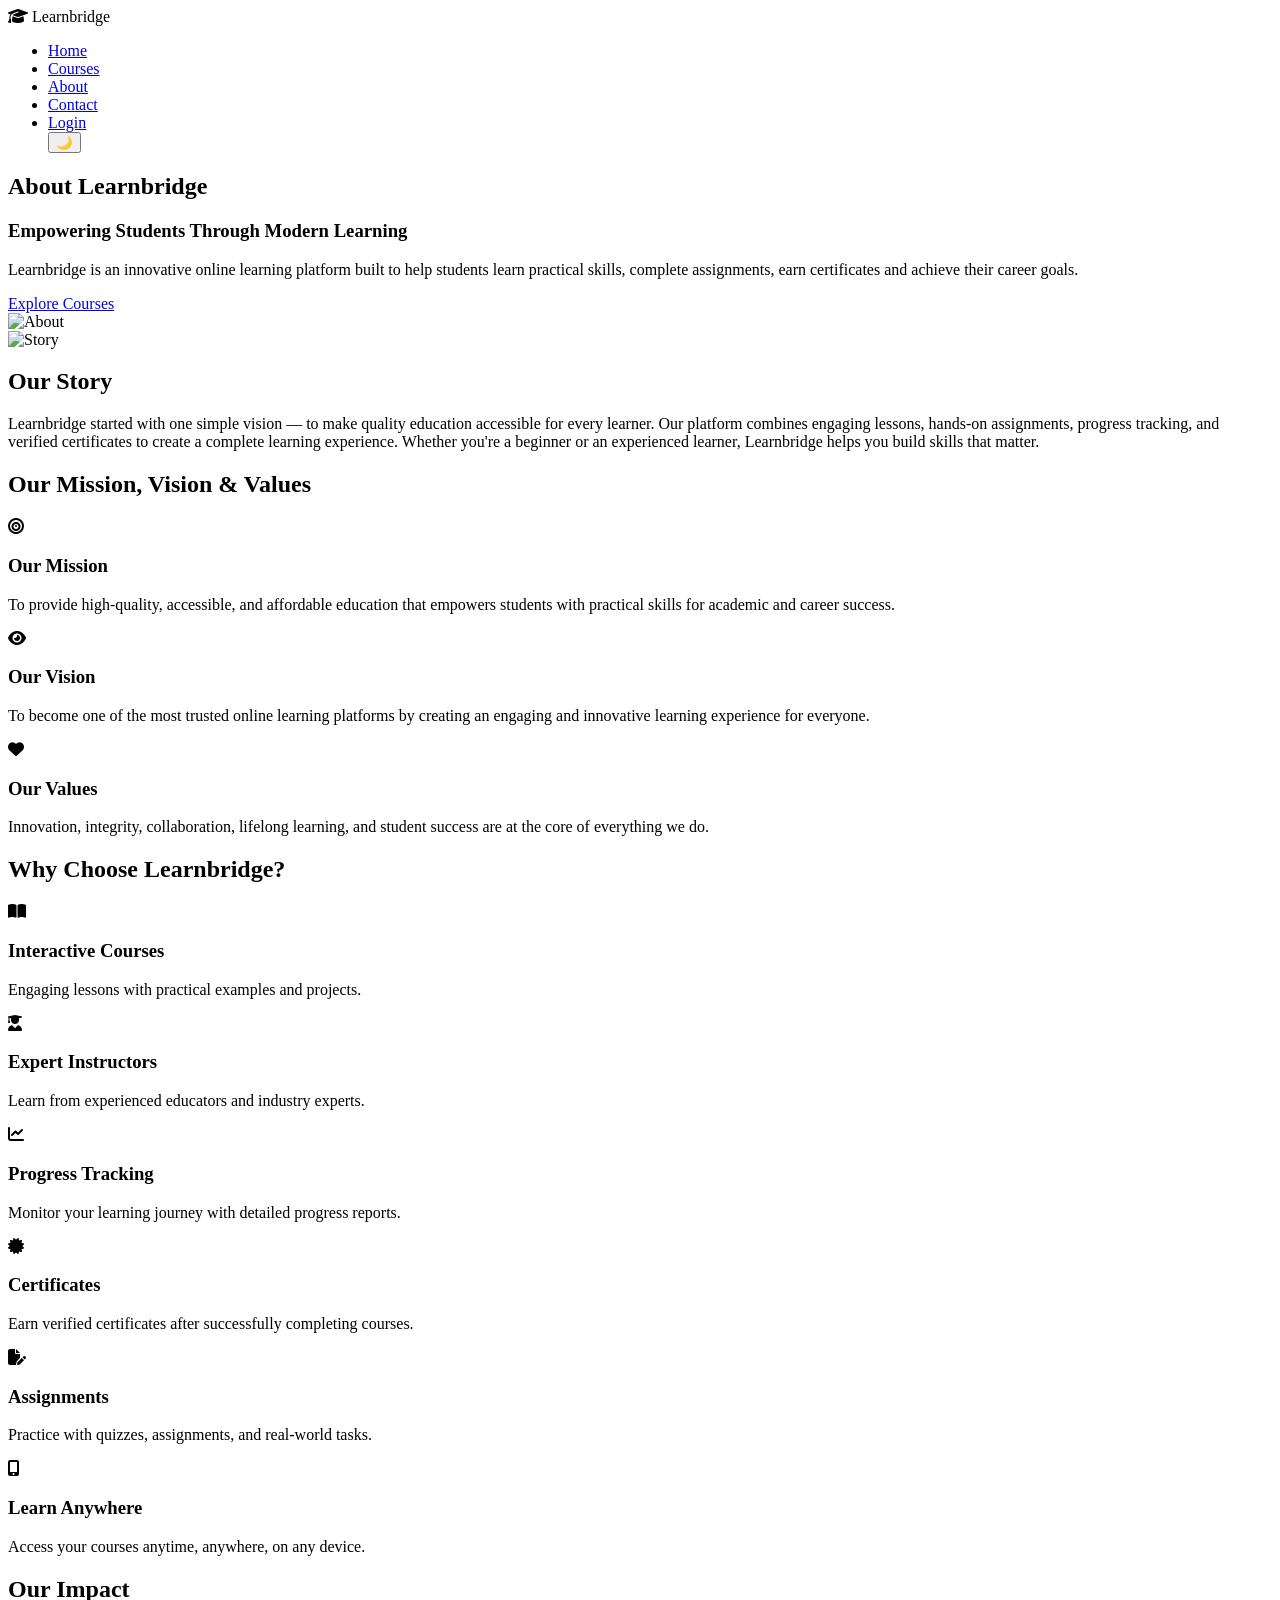
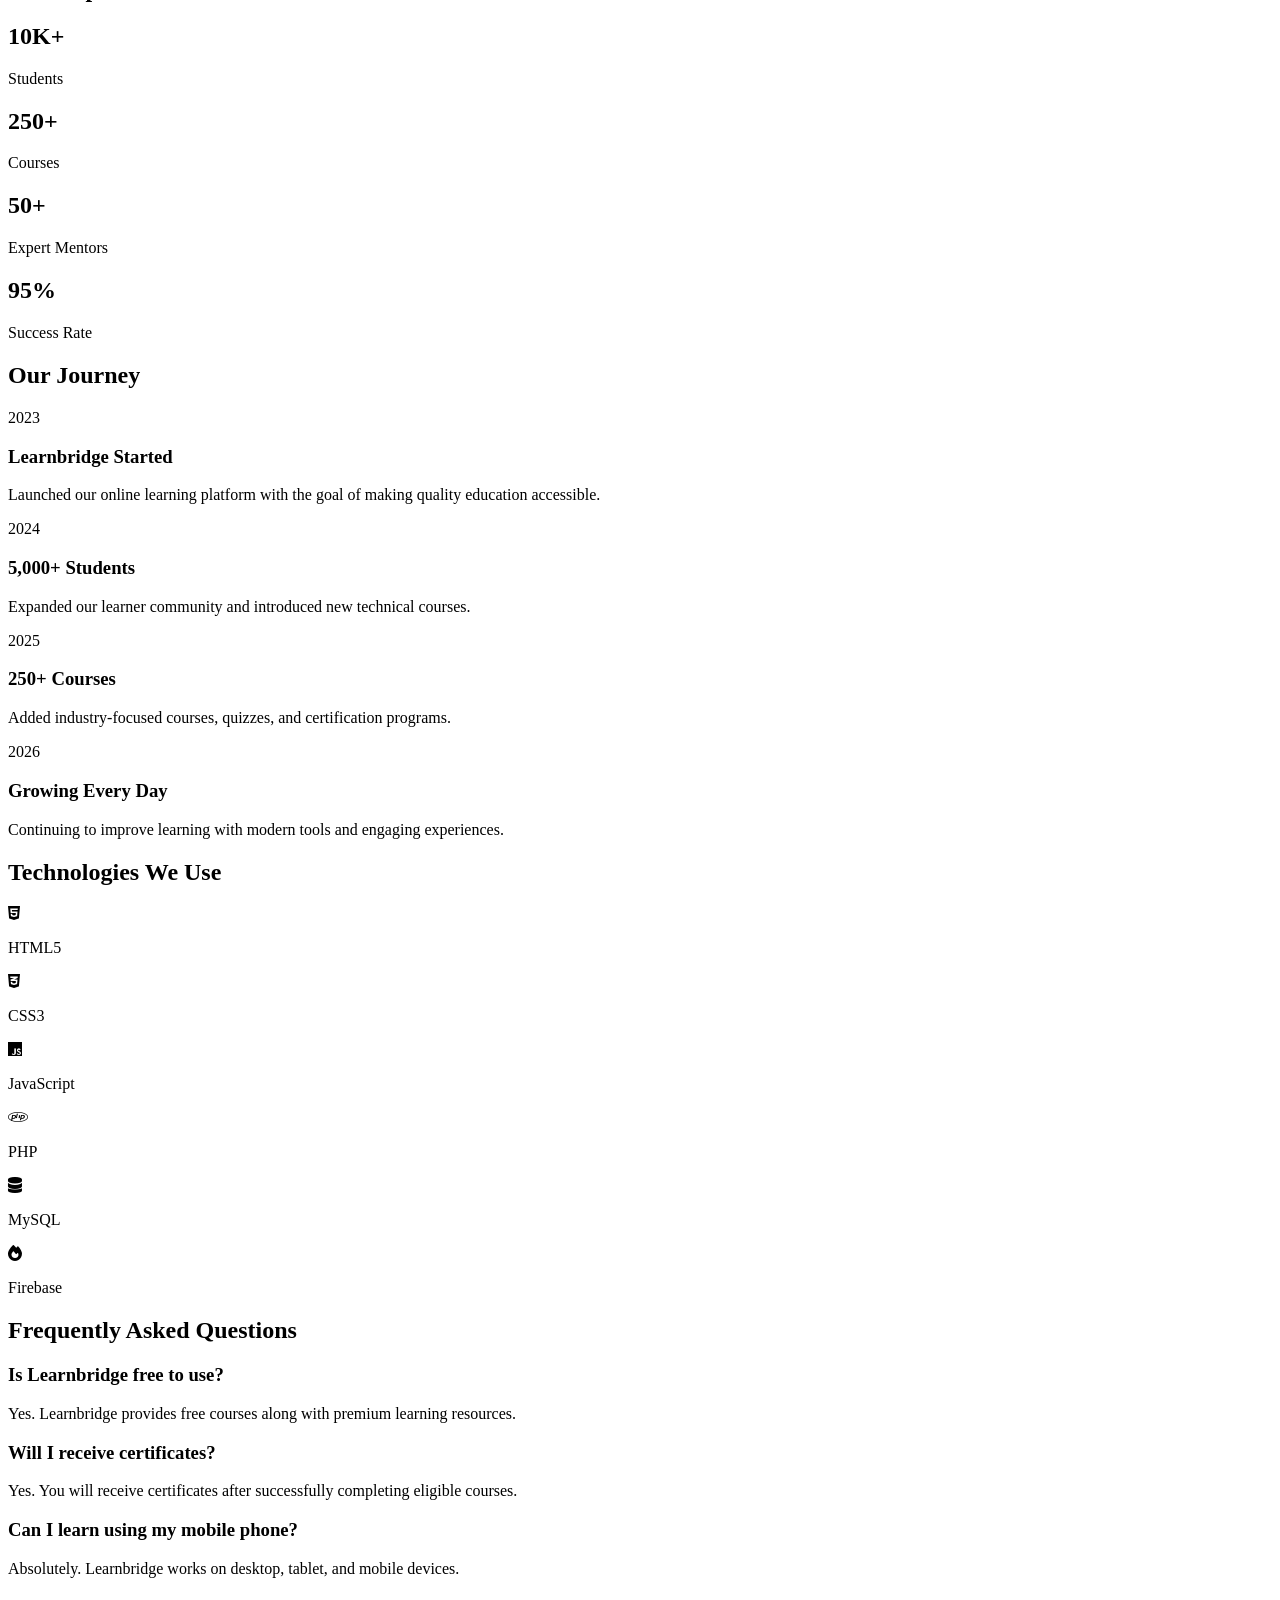
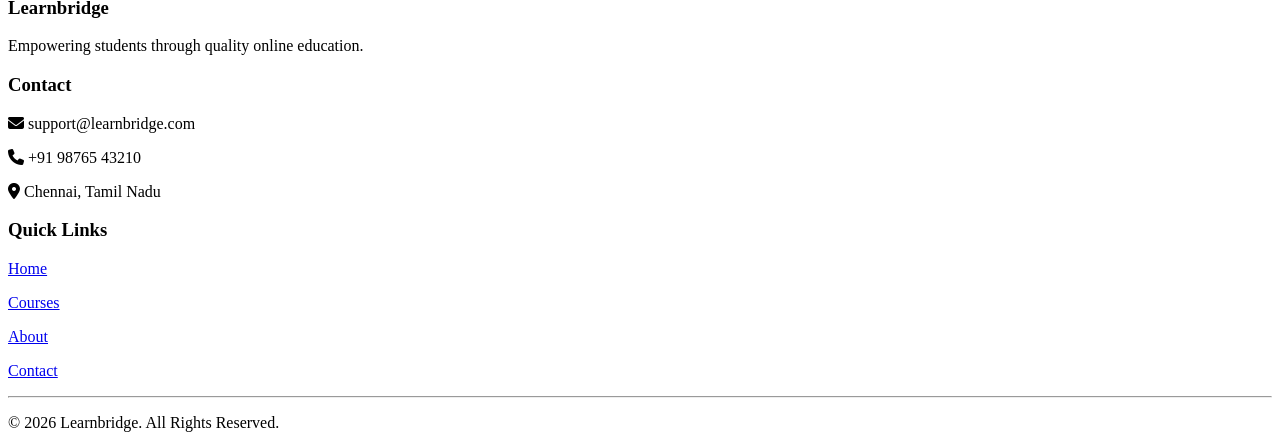
==== about.html @ 212778cc "Add files via upload" ====
<!DOCTYPE html>
<html lang="en">

<head>

<meta charset="UTF-8">
<meta name="viewport" content="width=device-width, initial-scale=1.0">

<title>About LearnHub</title>

<link rel="stylesheet" href="../css file/aboout.css">

<link rel="stylesheet"
href="https://cdnjs.cloudflare.com/ajax/libs/font-awesome/6.5.2/css/all.min.css">

</head>

<body>

<!-- =========================
        NAVBAR
========================= -->

<nav>

<div class="logo">
<i class="fa-solid fa-graduation-cap"></i>
Learnbridge
</div>

<ul>

<li><a href="index.html">Home</a></li>

<li><a href="course.html">Courses</a></li>

<li><a href="about.html" class="active">About</a></li>

<li><a href="contact.html">Contact</a></li>

<li><a href="login.html">Login</a></li>

<button id="themeToggle">🌙</button>

</ul>

</nav>



<!-- =========================
        HERO
========================= -->

<section class="hero">

<div class="hero-text">

<h1>About Learnbridge</h1>

<h3>Empowering Students Through Modern Learning</h3>

<p>

Learnbridge is an innovative online learning platform
built to help students learn practical skills,
complete assignments, earn certificates and
achieve their career goals.

</p>

<a href="course.html" class="btn">
Explore Courses
</a>

</div>

<div class="hero-image">

<img src="https://images.openai.com/static-rsc-4/om0NXFBy-77N1ggHInaENvtyoOq9pfQooXxxexycKTSlBmQV_HlqQ_m71fHzpULEzyzTwfNPYhhIZS-Ha894ndD2l_ECiDlBqcXOUqJB4dO5To1weEbQ4Iw62Wr-djMTrDg4HVl8HHNNJjTsPTOgA1vHkFBCvRrfpH_EGlx8VM3nQijCFLWuzg63fzZ-PIy4?purpose=fullsize" alt="About">

</div>

</section>




<!-- =========================
        OUR STORY
========================= -->

<section class="story">

<div class="story-image">

<img src="https://images.openai.com/static-rsc-4/2znmc2wI0kA4rQvNbWcL79HMPf2aKcoqU5H955HjzbPi8RiKOUL-nXkLBjQdOY057KYG_jjorPf2VUGAHXVuTMjezviyYDJ_N6sP7qbUTM0WYEO5-rPLtrBEtJhSZjy1UH1is0AoL5nQX7M9p6gP-0su8oC-OKBwwB_YCxQA--PW2GVbuApbS8cm-AURdrAh?purpose=fullsize" alt="Story">

</div>


<div class="story-content">

<h2>Our Story</h2>

<p>

Learnbridge started with one simple vision —
to make quality education accessible for every learner.

Our platform combines engaging lessons,
hands-on assignments,
progress tracking,
and verified certificates
to create a complete learning experience.

Whether you're a beginner or an experienced learner,
Learnbridge helps you build skills that matter.

</p>

</div>

</section>
<!-- =========================
        MISSION | VISION | VALUES
========================= -->

<section class="mission">

<h2 class="section-title">Our Mission, Vision & Values</h2>

<div class="mission-container">

<div class="mission-card">

<i class="fa-solid fa-bullseye"></i>

<h3>Our Mission</h3>

<p>
To provide high-quality, accessible, and affordable
education that empowers students with practical skills
for academic and career success.
</p>

</div>

<div class="mission-card">

<i class="fa-solid fa-eye"></i>

<h3>Our Vision</h3>

<p>
To become one of the most trusted online learning
platforms by creating an engaging and innovative
learning experience for everyone.
</p>

</div>

<div class="mission-card">

<i class="fa-solid fa-heart"></i>

<h3>Our Values</h3>

<p>
Innovation, integrity, collaboration, lifelong learning,
and student success are at the core of everything
we do.
</p>

</div>

</div>

</section>



<!-- =========================
        WHY CHOOSE LEARNHUB
========================= -->

<section class="why">

<h2 class="section-title">Why Choose Learnbridge?</h2>

<div class="why-grid">

<div class="why-card">
<i class="fa-solid fa-book-open"></i>
<h3>Interactive Courses</h3>
<p>Engaging lessons with practical examples and projects.</p>
</div>

<div class="why-card">
<i class="fa-solid fa-user-graduate"></i>
<h3>Expert Instructors</h3>
<p>Learn from experienced educators and industry experts.</p>
</div>

<div class="why-card">
<i class="fa-solid fa-chart-line"></i>
<h3>Progress Tracking</h3>
<p>Monitor your learning journey with detailed progress reports.</p>
</div>

<div class="why-card">
<i class="fa-solid fa-certificate"></i>
<h3>Certificates</h3>
<p>Earn verified certificates after successfully completing courses.</p>
</div>

<div class="why-card">
<i class="fa-solid fa-file-pen"></i>
<h3>Assignments</h3>
<p>Practice with quizzes, assignments, and real-world tasks.</p>
</div>

<div class="why-card">
<i class="fa-solid fa-mobile-screen-button"></i>
<h3>Learn Anywhere</h3>
<p>Access your courses anytime, anywhere, on any device.</p>
</div>

</div>

</section>



<!-- =========================
        PLATFORM STATISTICS
========================= -->

<section class="stats">

<h2 class="section-title">Our Impact</h2>

<div class="stats-container">

<div class="stat-box">

<h1>10K+</h1>

<p>Students</p>

</div>

<div class="stat-box">

<h1>250+</h1>

<p>Courses</p>

</div>

<div class="stat-box">

<h1>50+</h1>

<p>Expert Mentors</p>

</div>

<div class="stat-box">

<h1>95%</h1>

<p>Success Rate</p>

</div>

</div>

</section>
<!-- =========================
        OUR JOURNEY
========================= -->

<section class="journey">

<h2 class="section-title">Our Journey</h2>

<div class="timeline">

<div class="timeline-item">
<div class="circle">2023</div>
<div class="timeline-content">
<h3>Learnbridge Started</h3>
<p>Launched our online learning platform with the goal of making quality education accessible.</p>
</div>
</div>

<div class="timeline-item">
<div class="circle">2024</div>
<div class="timeline-content">
<h3>5,000+ Students</h3>
<p>Expanded our learner community and introduced new technical courses.</p>
</div>
</div>

<div class="timeline-item">
<div class="circle">2025</div>
<div class="timeline-content">
<h3>250+ Courses</h3>
<p>Added industry-focused courses, quizzes, and certification programs.</p>
</div>
</div>

<div class="timeline-item">
<div class="circle">2026</div>
<div class="timeline-content">
<h3>Growing Every Day</h3>
<p>Continuing to improve learning with modern tools and engaging experiences.</p>
</div>
</div>

</div>

</section>


<!-- =========================
        TECHNOLOGIES
========================= -->

<section class="technology">

<h2 class="section-title">Technologies We Use</h2>

<div class="tech-grid">

<div class="tech-card"><i class="fa-brands fa-html5"></i><p>HTML5</p></div>

<div class="tech-card"><i class="fa-brands fa-css3-alt"></i><p>CSS3</p></div>

<div class="tech-card"><i class="fa-brands fa-js"></i><p>JavaScript</p></div>

<div class="tech-card"><i class="fa-brands fa-php"></i><p>PHP</p></div>

<div class="tech-card"><i class="fa-solid fa-database"></i><p>MySQL</p></div>

<div class="tech-card"><i class="fa-solid fa-fire"></i><p>Firebase</p></div>

</div>

</section>


<!-- =========================
        FAQ
========================= -->

<section class="faq">

<h2 class="section-title">Frequently Asked Questions</h2>

<div class="faq-item">

<h3>Is Learnbridge free to use?</h3>

<p>Yes. Learnbridge provides free courses along with premium learning resources.</p>

</div>

<div class="faq-item">

<h3>Will I receive certificates?</h3>

<p>Yes. You will receive certificates after successfully completing eligible courses.</p>

</div>

<div class="faq-item">

<h3>Can I learn using my mobile phone?</h3>

<p>Absolutely. Learnbridge works on desktop, tablet, and mobile devices.</p>

</div>

</section>


<!-- =========================
        FOOTER
========================= -->

<footer>

<div class="footer-container">

<div>

<h3>Learnbridge</h3>

<p>
Empowering students through quality online education.
</p>

</div>

<div>

<h3>Contact</h3>

<p><i class="fa-solid fa-envelope"></i> support@learnbridge.com</p>

<p><i class="fa-solid fa-phone"></i> +91 98765 43210</p>

<p><i class="fa-solid fa-location-dot"></i> Chennai, Tamil Nadu</p>

</div>

<div>

<h3>Quick Links</h3>

<p><a href="index.html">Home</a></p>

<p><a href="course.html">Courses</a></p>

<p><a href="about.html">About</a></p>

<p><a href="contact.html">Contact</a></p>

</div>

</div>

<hr>

<p class="copyright">
© 2026 Learnbridge. All Rights Reserved.
</p>

</footer>
<script src="../java script/dashboard.js"></script>

</body>
</html>
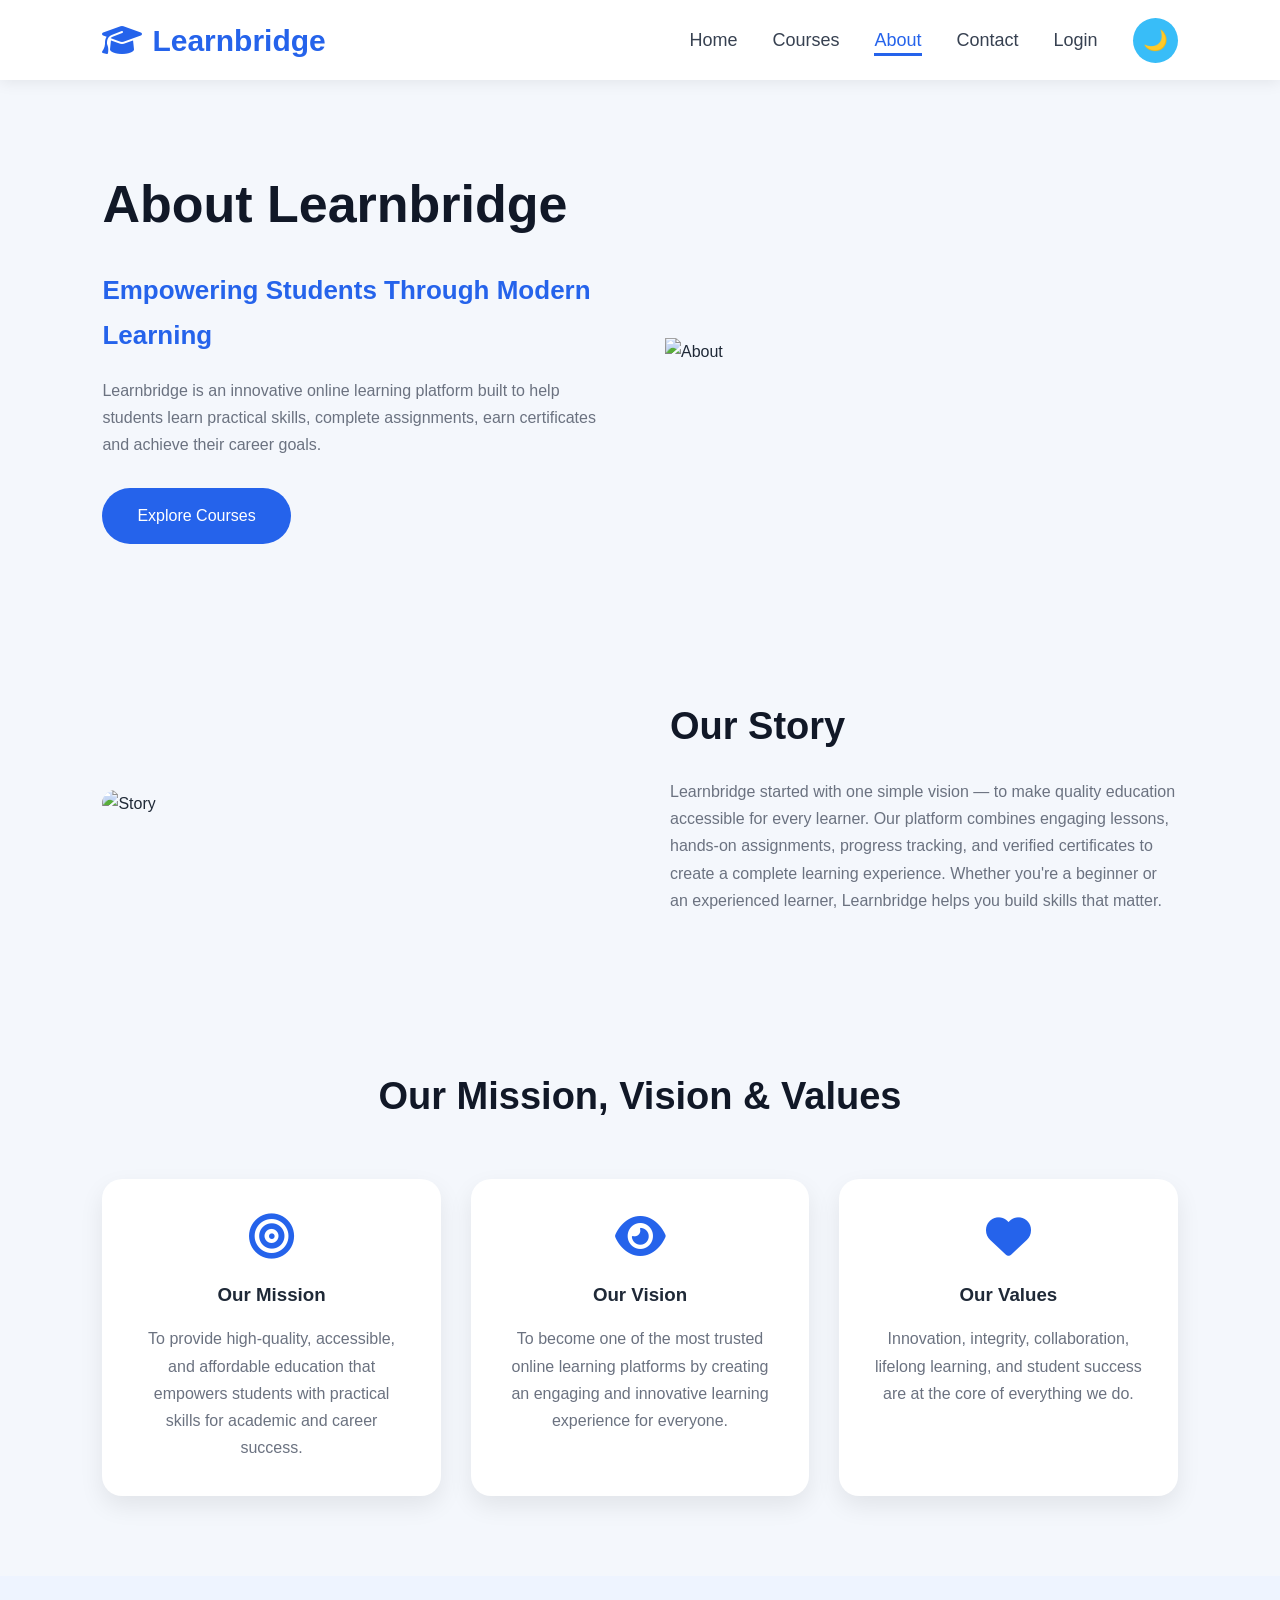
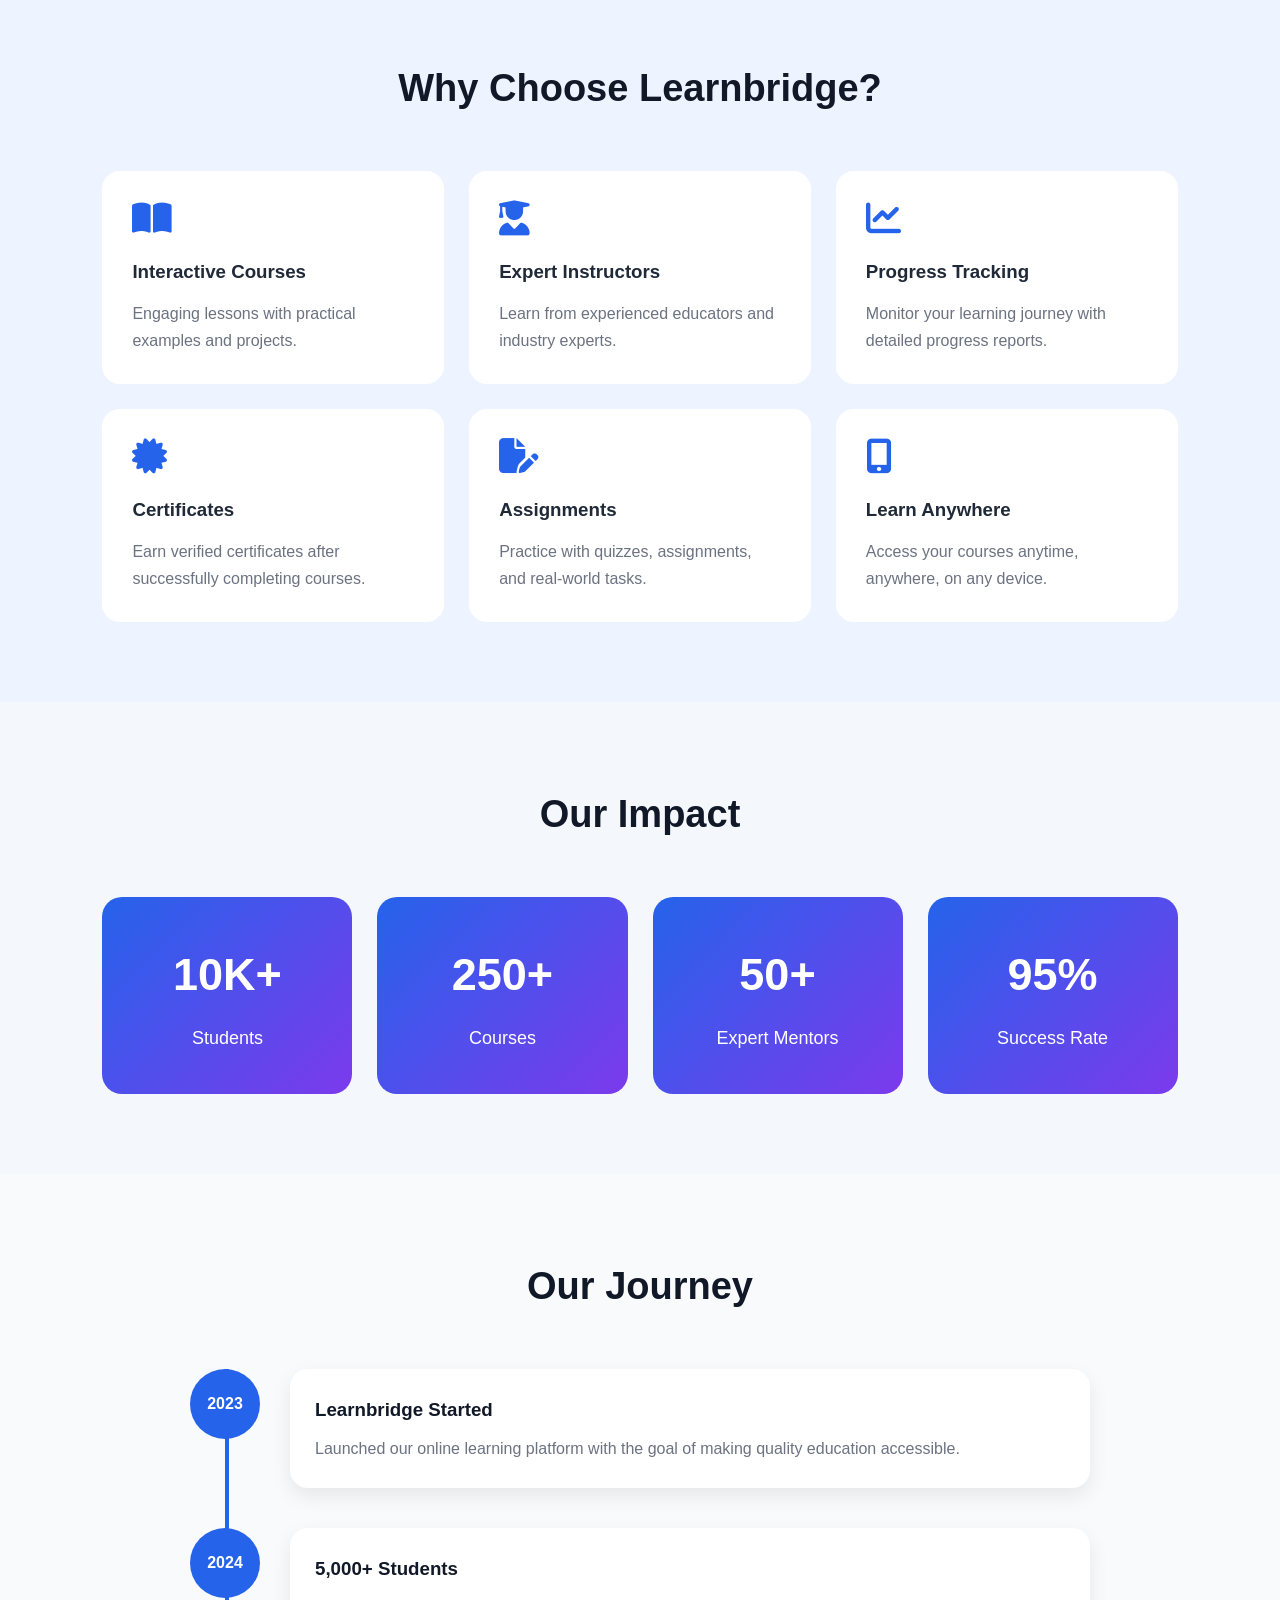
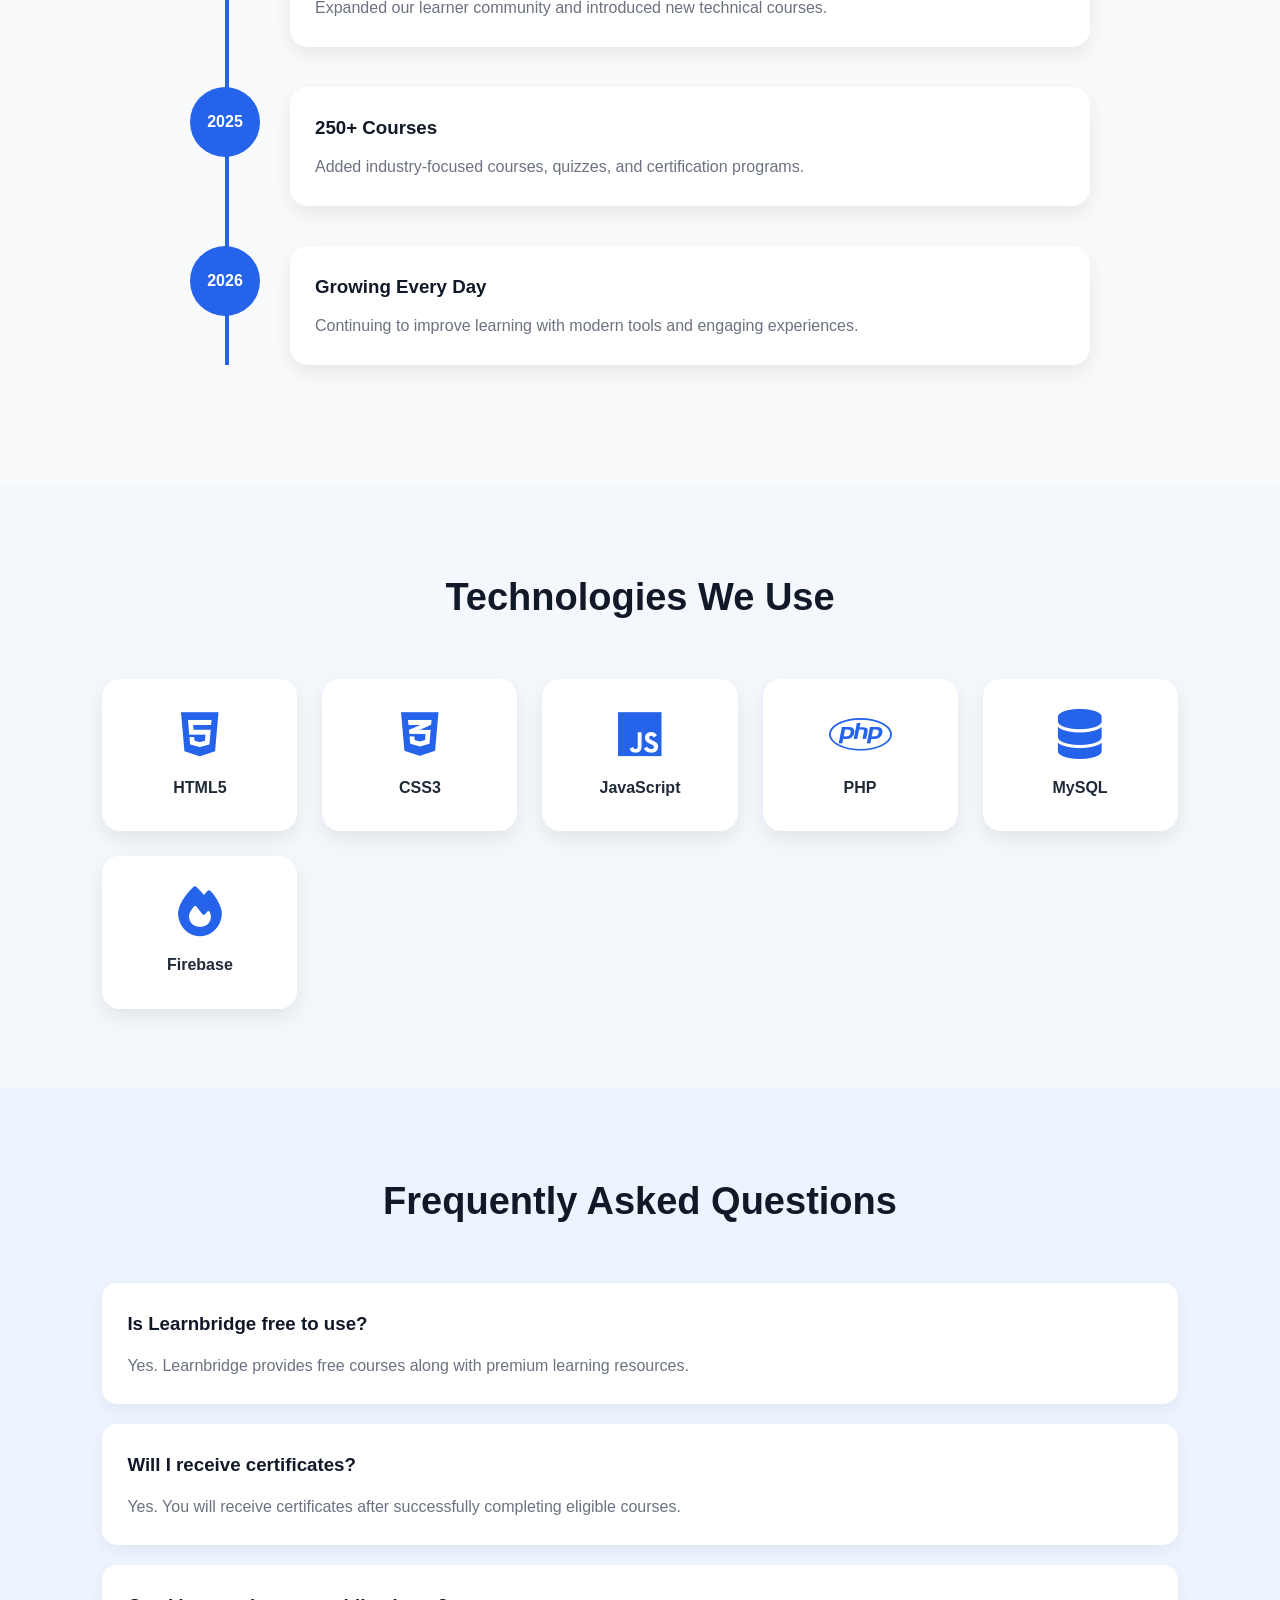
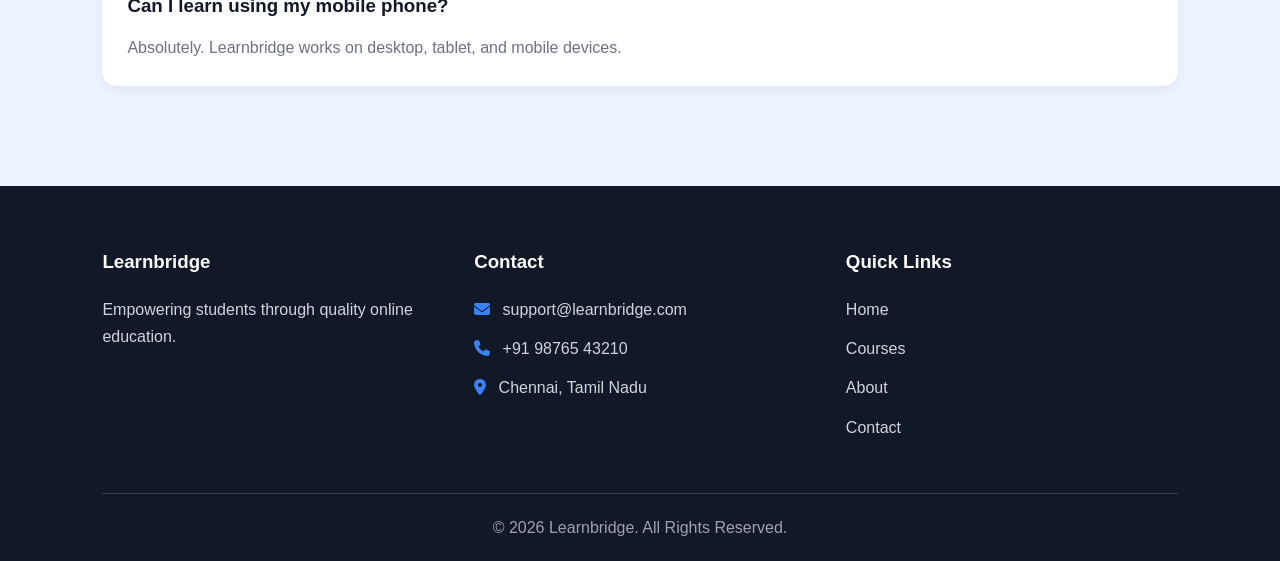
==== commit 70986efd: "Update about.html" ====
--- a/about.html
+++ b/about.html
@@ -8,7 +8,7 @@
 
 <title>About LearnHub</title>
 
-<link rel="stylesheet" href="../css file/aboout.css">
+<link rel="stylesheet" href="aboout.css">
 
 <link rel="stylesheet"
 href="https://cdnjs.cloudflare.com/ajax/libs/font-awesome/6.5.2/css/all.min.css">
@@ -439,7 +439,7 @@
 </p>
 
 </footer>
-<script src="../java script/dashboard.js"></script>
+<script src=" dashboard.js"></script>
 
 </body>
-</html>+</html>
--- a/aboout.css
+++ b/aboout.css
@@ -0,0 +1,714 @@
+/* ===========================
+   GOOGLE FONT
+=========================== */
+@import url('https://fonts.googleapis.com/css2?family=Poppins:wght@300;400;500;600;700;800&display=swap');
+
+
+*{
+    margin:0;
+    padding:0;
+    box-sizing:border-box;
+    font-family:'Poppins',sans-serif;
+}
+
+html{
+    scroll-behavior:smooth;
+}
+
+body{
+    background:#f4f7fc;
+    color:#1f2937;
+    line-height:1.7;
+}
+
+.container{
+    width:90%;
+    max-width:1200px;
+    margin:auto;
+}
+
+
+header{
+    width:100%;
+    position:sticky;
+    top:0;
+    z-index:1000;
+    background:#fff;
+    box-shadow:0 4px 15px rgba(0,0,0,.08);
+}
+
+/* ===========================
+   NAVBAR
+=========================== */
+
+nav{
+    width:100%;
+    height:80px;
+    background:#ffffff;
+    display:flex;
+    justify-content:space-between;
+    align-items:center;
+    padding:0 8%;
+    box-shadow:0 2px 15px rgba(0,0,0,.08);
+    position:sticky;
+    top:0;
+    z-index:1000;
+}
+
+/* Logo */
+
+.logo{
+    font-size:30px;
+    font-weight:700;
+    color:#2563eb;
+    display:flex;
+    align-items:center;
+    gap:10px;
+}
+
+.logo i{
+    font-size:32px;
+}
+
+/* Menu */
+
+nav ul{
+    display:flex;
+    align-items:center;
+    list-style:none;
+    gap:35px;
+}
+
+nav ul li{
+    list-style:none;
+}
+
+nav ul li a{
+    text-decoration:none;
+    color:#374151;
+    font-size:18px;
+    font-weight:500;
+    transition:.3s;
+    position:relative;
+}
+
+/* Hover Effect */
+
+nav ul li a::after{
+    content:"";
+    position:absolute;
+    left:0;
+    bottom:-6px;
+    width:0;
+    height:3px;
+    background:#2563eb;
+    transition:.3s;
+}
+
+nav ul li a:hover::after,
+nav ul li a.active::after{
+    width:100%;
+}
+
+nav ul li a:hover,
+nav ul li a.active{
+    color:#2563eb;
+}
+
+/* Theme Button */
+
+#themeToggle{
+    width:55px;
+    height:55px;
+    border:none;
+    border-radius:50%;
+    background:#2563eb;
+    color:white;
+    font-size:22px;
+    cursor:pointer;
+    transition:.3s;
+}
+
+#themeToggle:hover{
+    background:#1d4ed8;
+    transform:rotate(20deg);
+}
+
+/* Responsive */
+
+@media(max-width:768px){
+
+nav{
+    flex-direction:column;
+    height:auto;
+    padding:20px;
+}
+
+nav ul{
+    flex-wrap:wrap;
+    justify-content:center;
+    margin-top:20px;
+    gap:20px;
+}
+
+}
+
+/* ===========================
+   HERO
+=========================== */
+
+.hero{
+    display:flex;
+    justify-content:space-between;
+    align-items:center;
+    gap:50px;
+    padding:80px 8%;
+}
+
+.hero-text{
+    flex:1;
+}
+
+.hero-text h1{
+    font-size:52px;
+    color:#111827;
+    margin-bottom:20px;
+}
+
+.hero-text h3{
+    color:#2563eb;
+    margin-bottom:20px;
+    font-size:26px;
+}
+
+.hero-text p{
+    color:#6b7280;
+    margin-bottom:30px;
+}
+
+.btn{
+    display:inline-block;
+    text-decoration:none;
+    background:#2563eb;
+    color:white;
+    padding:14px 35px;
+    border-radius:30px;
+    transition:.3s;
+}
+
+.btn:hover{
+    background:#1d4ed8;
+    transform:translateY(-3px);
+}
+
+.hero-image{
+    flex:1;
+}
+
+.hero-image img{
+    width:100%;
+}
+
+/* ===========================
+   STORY
+=========================== */
+
+.story{
+    display:flex;
+    align-items:center;
+    gap:60px;
+    padding:70px 8%;
+}
+
+.story-image,
+.story-content{
+    flex:1;
+}
+
+.story-image img{
+    width:100%;
+    border-radius:20px;
+}
+
+.story-content h2{
+    font-size:38px;
+    margin-bottom:20px;
+    color:#111827;
+}
+
+.story-content p{
+    color:#6b7280;
+}
+
+/* ===========================
+   SECTION TITLE
+=========================== */
+
+.section-title{
+    text-align:center;
+    font-size:38px;
+    margin-bottom:50px;
+    color:#111827;
+}
+
+/* ===========================
+   MISSION
+=========================== */
+
+.mission{
+    padding:80px 8%;
+}
+
+.mission-container{
+    display:grid;
+    grid-template-columns:repeat(auto-fit,minmax(280px,1fr));
+    gap:30px;
+}
+
+.mission-card{
+    background:white;
+    padding:35px;
+    border-radius:20px;
+    text-align:center;
+    box-shadow:0 10px 25px rgba(0,0,0,.08);
+    transition:.3s;
+}
+
+.mission-card:hover{
+    transform:translateY(-10px);
+}
+
+.mission-card i{
+    font-size:45px;
+    color:#2563eb;
+    margin-bottom:20px;
+}
+
+.mission-card h3{
+    margin-bottom:15px;
+}
+
+.mission-card p{
+    color:#6b7280;
+}
+
+/* ===========================
+   WHY CHOOSE
+=========================== */
+
+.why{
+    padding:80px 8%;
+    background:#eef4ff;
+}
+
+.why-grid{
+    display:grid;
+    grid-template-columns:repeat(auto-fit,minmax(280px,1fr));
+    gap:25px;
+}
+
+.why-card{
+    background:white;
+    padding:30px;
+    border-radius:18px;
+    transition:.3s;
+}
+
+.why-card:hover{
+    transform:translateY(-8px);
+}
+
+.why-card i{
+    font-size:35px;
+    color:#2563eb;
+    margin-bottom:20px;
+}
+
+.why-card h3{
+    margin-bottom:12px;
+}
+
+.why-card p{
+    color:#6b7280;
+}
+
+/* ===========================
+   STATISTICS
+=========================== */
+
+.stats{
+    padding:80px 8%;
+}
+
+.stats-container{
+    display:grid;
+    grid-template-columns:repeat(auto-fit,minmax(220px,1fr));
+    gap:25px;
+}
+
+.stat-box{
+    background:linear-gradient(135deg,#2563eb,#7c3aed);
+    color:white;
+    text-align:center;
+    padding:40px;
+    border-radius:20px;
+    transition:.3s;
+}
+
+.stat-box:hover{
+    transform:scale(1.05);
+}
+
+.stat-box h1{
+    font-size:45px;
+    margin-bottom:10px;
+}
+
+.stat-box p{
+    font-size:18px;
+}
+/* ===========================
+   OUR JOURNEY
+=========================== */
+
+.journey{
+    padding:80px 8%;
+    background:#f8fafc;
+}
+
+.timeline{
+    position:relative;
+    max-width:900px;
+    margin:auto;
+}
+
+.timeline::before{
+    content:"";
+    position:absolute;
+    left:35px;
+    top:0;
+    width:4px;
+    height:100%;
+    background:#2563eb;
+}
+
+.timeline-item{
+    display:flex;
+    align-items:flex-start;
+    margin-bottom:40px;
+    position:relative;
+}
+
+.circle{
+    width:70px;
+    height:70px;
+    min-width:70px;
+    background:#2563eb;
+    color:#fff;
+    border-radius:50%;
+    display:flex;
+    align-items:center;
+    justify-content:center;
+    font-weight:600;
+    z-index:1;
+}
+
+.timeline-content{
+    margin-left:30px;
+    background:#fff;
+    padding:25px;
+    border-radius:18px;
+    box-shadow:0 8px 20px rgba(0,0,0,.08);
+    flex:1;
+}
+
+.timeline-content h3{
+    color:#111827;
+    margin-bottom:10px;
+}
+
+.timeline-content p{
+    color:#6b7280;
+}
+
+/* ===========================
+   TECHNOLOGIES
+=========================== */
+
+.technology{
+    padding:80px 8%;
+}
+
+.tech-grid{
+    display:grid;
+    grid-template-columns:repeat(auto-fit,minmax(180px,1fr));
+    gap:25px;
+}
+
+.tech-card{
+    background:#fff;
+    padding:30px;
+    text-align:center;
+    border-radius:18px;
+    box-shadow:0 8px 20px rgba(0,0,0,.08);
+    transition:.3s;
+}
+
+.tech-card:hover{
+    transform:translateY(-8px);
+}
+
+.tech-card i{
+    font-size:50px;
+    color:#2563eb;
+    margin-bottom:15px;
+}
+
+.tech-card p{
+    font-weight:600;
+}
+
+/* ===========================
+   FAQ
+=========================== */
+
+.faq{
+    padding:80px 8%;
+    background:#eef4ff;
+}
+
+.faq-item{
+    background:#fff;
+    padding:25px;
+    border-radius:15px;
+    margin-bottom:20px;
+    box-shadow:0 5px 15px rgba(0,0,0,.06);
+}
+
+.faq-item h3{
+    color:#111827;
+    margin-bottom:12px;
+}
+
+.faq-item p{
+    color:#6b7280;
+}
+
+/* ===========================
+   FOOTER
+=========================== */
+
+footer{
+    background:#111827;
+    color:#d1d5db;
+    padding:60px 8% 20px;
+}
+
+.footer-container{
+    display:grid;
+    grid-template-columns:repeat(auto-fit,minmax(250px,1fr));
+    gap:40px;
+}
+
+.footer-container h3{
+    color:#fff;
+    margin-bottom:18px;
+}
+
+.footer-container p{
+    margin-bottom:12px;
+}
+
+.footer-container i{
+    color:#3b82f6;
+    margin-right:8px;
+}
+
+.footer-container a{
+    color:#d1d5db;
+    text-decoration:none;
+    transition:.3s;
+}
+
+.footer-container a:hover{
+    color:#60a5fa;
+}
+
+footer hr{
+    margin:40px 0 20px;
+    border:none;
+    border-top:1px solid #374151;
+}
+
+.copyright{
+    text-align:center;
+    color:#9ca3af;
+}
+
+/* ===========================
+   RESPONSIVE
+=========================== */
+
+@media(max-width:992px){
+
+.hero,
+.story{
+    flex-direction:column;
+    text-align:center;
+}
+
+.hero-text h1{
+    font-size:40px;
+}
+
+.story-content h2{
+    font-size:32px;
+}
+
+}
+
+@media(max-width:768px){
+
+nav{
+    flex-direction:column;
+    padding:20px;
+}
+
+nav ul{
+    flex-wrap:wrap;
+    justify-content:center;
+    margin-top:20px;
+}
+
+nav ul li{
+    margin:10px 15px;
+}
+
+.hero{
+    padding:60px 5%;
+}
+
+.story,
+.mission,
+.why,
+.stats,
+.journey,
+.technology,
+.faq{
+    padding:60px 5%;
+}
+
+.section-title{
+    font-size:30px;
+}
+
+.timeline::before{
+    left:30px;
+}
+
+.circle{
+    width:60px;
+    height:60px;
+    min-width:60px;
+    font-size:14px;
+}
+
+.timeline-content{
+    margin-left:20px;
+}
+
+}
+
+/* ===========================
+   DARK THEME
+=========================== */
+
+.dark{
+    background:#111827;
+    color:#fff;
+}
+
+.dark nav,
+.dark .timeline-content,
+.dark .mission-card,
+.dark .why-card,
+.dark .tech-card,
+.dark .faq-item{
+    background:#1f2937;
+}
+
+.dark .story,
+.dark .technology,
+.dark .stats{
+    background:#111827;
+}
+
+.dark .journey{
+    background:#0f172a;
+}
+
+.dark .why,
+.dark .faq{
+    background:#1e293b;
+}
+
+.dark .timeline-content h3,
+.dark .mission-card h3,
+.dark .why-card h3,
+.dark .faq-item h3,
+.dark .story-content h2,
+.dark .section-title{
+    color:#fff;
+}
+
+.dark p{
+    color:#cbd5e1;
+}
+
+.dark nav a{
+    color:#fff;
+}
+
+.dark nav a:hover,
+.dark nav .active{
+    color:#60a5fa;
+}
+#themeToggle{
+    width: 45px;
+    height: 45px;
+    border: none;
+    outline: none;
+    border-radius: 50%;
+    background: #38bdf8;
+    color: #ffffff;
+    font-size: 20px;
+    cursor: pointer;
+    transition: all 0.3s ease;
+    display: flex;
+    justify-content: center;
+    align-items: center;
+}
+
+/* Hover */
+
+#themeToggle:hover{
+    background: #0ea5e9;
+    transform: scale(1.1);
+}
+
+/* Active */
+
+#themeToggle:active{
+    transform: scale(0.95);
+}
+
+/* Dark mode button */
+
+body.dark #themeToggle{
+    background: #facc15;
+    color: #000;
+}
+
+body.dark #themeToggle:hover{
+    background: #eab308;
+}
